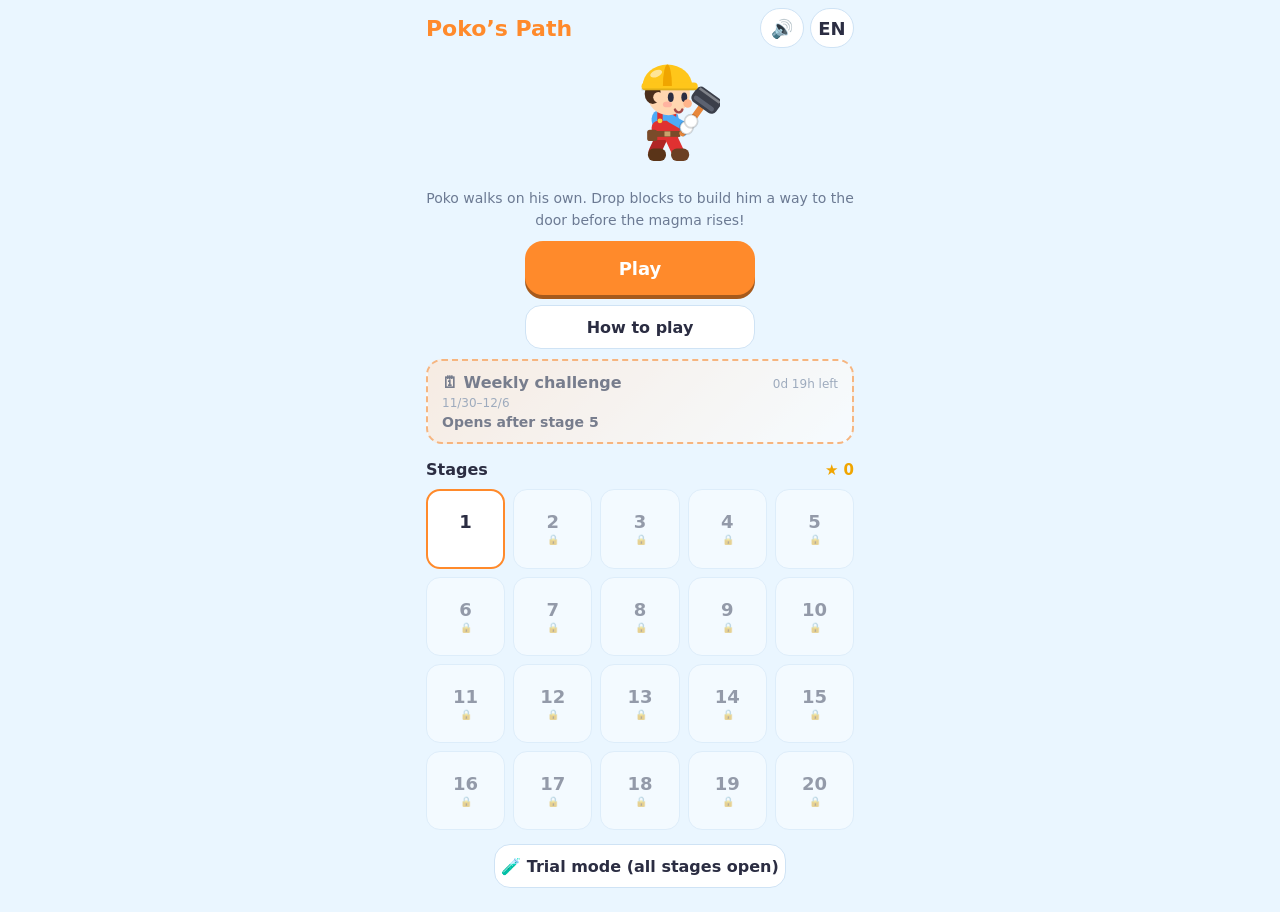
==== index.html @ 075955cd "First public release of Poko's Path Co-Authored-By: Claude Opus 5.5 <noreply@anthropic.com>" ====
<!doctype html>
<html lang="en">
<head>
  <meta charset="utf-8">
  <meta name="viewport" content="width=device-width, initial-scale=1, viewport-fit=cover">
  <title>Poko’s Path</title>
  <meta name="description" content="Poko walks on his own. Drop blocks to build him a way to the door before the magma rises. Endless stages, for phone or browser.">
  <meta name="theme-color" content="#7cc6fe">
  <meta name="apple-mobile-web-app-capable" content="yes">
  <meta name="mobile-web-app-capable" content="yes">
  <!-- Link previews (social posts, chat apps). Addresses must be absolute: most sites ignore
       relative ones. The game lives at GitHub Pages (repository tekuteku-poko). -->
  <meta property="og:type" content="website">
  <meta property="og:title" content="Poko’s Path">
  <meta property="og:description" content="Drop blocks, build a path, get Poko home before the magma rises. Free, no sign-up.">
  <meta property="og:url" content="https://imaizumiyutaka0107-jpg.github.io/tekuteku-poko/">
  <meta property="og:image" content="https://imaizumiyutaka0107-jpg.github.io/tekuteku-poko/share-en.png">
  <meta property="og:image:width" content="1200">
  <meta property="og:image:height" content="630">
  <meta property="og:image:alt" content="Poko, a little builder, walking up a staircase of colourful blocks above rising magma">
  <meta name="twitter:card" content="summary_large_image">
  <meta name="twitter:title" content="Poko’s Path">
  <meta name="twitter:description" content="Drop blocks, build a path, get Poko home before the magma rises.">
  <meta name="twitter:image" content="https://imaizumiyutaka0107-jpg.github.io/tekuteku-poko/share-en.png">
  <link rel="manifest" href="manifest.json">
  <link rel="icon" href="icon.svg" type="image/svg+xml">
  <link rel="icon" href="icon-192.png" type="image/png" sizes="192x192">
  <link rel="apple-touch-icon" href="icon-192.png">
  <link rel="stylesheet" href="style.css">
</head>
<body>
  <main id="app"></main>
  <noscript>Poko’s Path needs JavaScript.</noscript>
  <script type="module" src="src/main.js"></script>
</body>
</html>
---- style.css ----
:root {
  --bg: #eaf6ff;
  --surface: #ffffff;
  --text: #2b2d42;
  --muted: #6c7a93;
  --line: #cfe3f5;
  --accent: #ff8a2b;
  --accent-text: #ffffff;
  --sky-top: #9fd8ff;
  --sky-bottom: #e6f6ff;
  --rock: #8a6b52;
  --rock-dot: #6f533e;
  --grass: #69c96b;
  --water: rgba(46, 134, 222, 0.55);
  --ghost: rgba(43, 45, 66, 0.45);
  color-scheme: light;
}
@media (prefers-color-scheme: dark) {
  :root:not([data-theme="light"]) {
    --bg: #141a2a; --surface: #1e2639; --text: #eef3ff; --muted: #9eabc6; --line: #2e3a55;
    --accent: #ffa04d; --accent-text: #141a2a; --sky-top: #24345a; --sky-bottom: #3b4f7a;
    --rock: #6b5442; --rock-dot: #574334; --grass: #4fae58; --water: rgba(64, 156, 255, 0.5); --ghost: rgba(238, 243, 255, 0.5);
    color-scheme: dark;
  }
}
:root[data-theme="dark"] {
  --bg: #141a2a; --surface: #1e2639; --text: #eef3ff; --muted: #9eabc6; --line: #2e3a55;
  --accent: #ffa04d; --accent-text: #141a2a; --sky-top: #24345a; --sky-bottom: #3b4f7a;
  --rock: #6b5442; --rock-dot: #574334; --grass: #4fae58; --water: rgba(64, 156, 255, 0.5); --ghost: rgba(238, 243, 255, 0.5);
  color-scheme: dark;
}

* { box-sizing: border-box; }
html, body { margin: 0; }
body {
  background: var(--bg); color: var(--text);
  font-family: system-ui, -apple-system, "Segoe UI", "Hiragino Maru Gothic ProN", "Hiragino Sans", "Noto Sans JP", sans-serif;
  -webkit-tap-highlight-color: transparent; touch-action: manipulation; user-select: none; -webkit-user-select: none;
  overscroll-behavior: none;
}
#app {
  max-width: 460px; margin: 0 auto; padding: max(8px, env(safe-area-inset-top)) 16px max(12px, env(safe-area-inset-bottom));
  display: flex; flex-direction: column; gap: 10px; min-height: 100dvh; position: relative;
}
button, a { font: inherit; color: inherit; cursor: pointer; }
a { text-decoration: none; }

.topbar { display: flex; justify-content: space-between; align-items: center; gap: 8px; }
.title { margin: 0; font-size: 22px; font-weight: 900; color: var(--accent); }
.tools { display: flex; gap: 6px; }
.tools button, .icon-btn {
  border: 1px solid var(--line); background: var(--surface); border-radius: 999px; min-width: 44px; height: 40px;
  font-weight: 800; display: inline-flex; align-items: center; justify-content: center; font-size: 18px;
}

/* Home */
.hero { display: flex; flex-direction: column; align-items: center; gap: 10px; text-align: center; }
.mascot { width: 160px; height: 120px; }
.tagline { margin: 0; color: var(--muted); line-height: 1.55; font-size: 14px; }
.primary {
  display: inline-flex; align-items: center; justify-content: center; min-width: 230px; height: 54px; padding: 0 20px;
  border-radius: 18px; border: 0; background: var(--accent); color: var(--accent-text); font-weight: 900; font-size: 18px;
  box-shadow: 0 4px 0 color-mix(in srgb, var(--accent) 65%, #000);
}
.primary:active { transform: translateY(2px); box-shadow: 0 2px 0 color-mix(in srgb, var(--accent) 65%, #000); }
.ghost {
  display: inline-flex; align-items: center; justify-content: center; min-width: 230px; height: 44px;
  border-radius: 16px; border: 1px solid var(--line); background: var(--surface); font-weight: 700;
}
.section { margin: 6px 0 0; font-size: 16px; display: flex; justify-content: space-between; align-items: baseline; }
.total { color: #f0a500; font-size: 15px; }
.tiles { display: grid; grid-template-columns: repeat(5, 1fr); gap: 8px; }
.tile {
  aspect-ratio: 1; border-radius: 14px; background: var(--surface); border: 1px solid var(--line);
  display: flex; flex-direction: column; align-items: center; justify-content: center; gap: 2px;
}
.tile b { font-size: 18px; }
.tile-stars { font-size: 10px; color: #f0a500; min-height: 12px; letter-spacing: -1px; }
.tile.current { border: 2px solid var(--accent); }
.tile.locked { opacity: 0.45; }
.weekly-card {
  display: flex; flex-direction: column; gap: 4px; padding: 12px 14px; border-radius: 16px;
  background: linear-gradient(135deg, color-mix(in srgb, var(--accent) 22%, var(--surface)), var(--surface));
  border: 2px solid var(--accent); color: inherit; text-decoration: none;
}
.weekly-card.locked { opacity: 0.6; border-style: dashed; }
.wk-top { display: flex; justify-content: space-between; align-items: baseline; gap: 8px; }
.wk-top b { font-size: 16px; }
.wk-left, .wk-range { font-size: 12px; color: var(--muted); }
.wk-best { font-size: 14px; font-weight: 700; }
.wk-stars { color: #f0a500; letter-spacing: -1px; }
.timer { margin-left: 8px; font-variant-numeric: tabular-nums; font-weight: 800; font-size: 13px; }
.weekly-note { margin: 0 8px; font-size: 14px; line-height: 1.5; text-align: center; }
.weekly-time { margin: 0; display: flex; flex-direction: column; align-items: center; gap: 2px; }
.weekly-time b { font-size: 28px; font-variant-numeric: tabular-nums; }
.weekly-time small { font-size: 13px; opacity: 0.85; }
.share-text { width: min(260px, 90%); height: 80px; font-size: 12px; border-radius: 10px; }
.tile-climb { font-size: 10px; color: var(--muted); }
.trial-btn { align-self: center; margin: 4px 0 12px; }
.trial-btn[aria-pressed="true"] { border-color: var(--accent); }
.trial { display: flex; flex-direction: column; gap: 10px; padding: 12px; border: 2px dashed var(--accent); border-radius: 16px; background: var(--surface); }
.trial-note { margin: 0; font-size: 13px; color: var(--muted); }
.jump { display: flex; gap: 8px; align-items: center; flex-wrap: wrap; }
.jump label { display: flex; gap: 6px; align-items: center; font-weight: 700; }
.jump input { width: 90px; height: 44px; font-size: 18px; border-radius: 12px; border: 1px solid var(--line); padding: 0 10px; background: var(--surface); color: inherit; }
.primary.small { min-width: 0; height: 44px; font-size: 16px; }
.chips { display: flex; flex-wrap: wrap; gap: 6px; }
.chip { display: inline-flex; flex-direction: column; align-items: center; padding: 6px 10px; border-radius: 12px; border: 1px solid var(--line); background: var(--surface); font-weight: 700; font-size: 13px; }
.chip small { color: var(--muted); font-weight: 400; }

/* Playing */
.play-bar { gap: 8px; }
.stage-name { flex: 1; min-width: 0; display: flex; flex-direction: column; line-height: 1.2; }
.stage-name b { font-size: 16px; white-space: nowrap; overflow: hidden; text-overflow: ellipsis; }
.star-row { color: #f0a500; font-size: 18px; letter-spacing: 1px; }
.next-box { display: flex; align-items: center; gap: 4px; font-size: 11px; color: var(--muted); font-weight: 700; }
.next { width: 48px; height: 48px; background: var(--surface); border: 1px solid var(--line); border-radius: 12px; }

.board-wrap { position: relative; align-self: center; width: min(100%, calc((100dvh - 210px) * 10 / 15)); }
.board { display: block; width: 100%; aspect-ratio: 10 / 15; border-radius: 18px; touch-action: none; border: 3px solid var(--line); }
.over, .sheet {
  position: absolute; inset: 0; border-radius: 18px; display: flex; flex-direction: column; align-items: center; justify-content: center;
  gap: 10px; padding: 20px; background: color-mix(in srgb, var(--bg) 80%, transparent); backdrop-filter: blur(3px); text-align: center;
}
.over[hidden] { display: none; }
.over p { margin: 0; }
.over-title { font-weight: 900; font-size: 22px; }
.big-stars { font-size: 52px; letter-spacing: 6px; }
.big-stars span { color: color-mix(in srgb, var(--muted) 45%, transparent); display: inline-block; }
.big-stars span.on { color: #ffc107; animation: pop 0.45s both; }
@keyframes pop { 0% { transform: scale(0.2); opacity: 0; } 70% { transform: scale(1.25); } 100% { transform: scale(1); opacity: 1; } }

.pad { display: grid; grid-template-columns: 1fr 1fr 1fr 1fr; gap: 8px; margin-top: auto; } /* down by the thumbs */
.pad-btn {
  height: 62px; border-radius: 18px; border: 1px solid var(--line); background: var(--surface); font-size: 26px; font-weight: 900;
  box-shadow: 0 3px 0 var(--line); touch-action: none;
}
.pad-btn:active { transform: translateY(2px); box-shadow: 0 1px 0 var(--line); background: color-mix(in srgb, var(--accent) 18%, var(--surface)); }
.pad-btn.drop { background: color-mix(in srgb, var(--accent) 22%, var(--surface)); }

/* How to play */
.sheet { position: fixed; z-index: 5; border-radius: 0; }
.sheet-card {
  background: var(--surface); border: 1px solid var(--line); border-radius: 20px; padding: 20px; max-width: 400px; width: 100%;
  display: flex; flex-direction: column; gap: 10px; text-align: left;
}
.sheet-card h2 { margin: 0; font-size: 20px; }
.sheet-card p { margin: 0; line-height: 1.55; font-size: 14px; }
.howto { list-style: none; margin: 0; padding: 0; display: flex; flex-direction: column; gap: 8px; }
.howto li { display: flex; gap: 10px; align-items: center; font-size: 14px; }
.howto b { min-width: 52px; height: 36px; border-radius: 10px; background: var(--bg); display: inline-flex; align-items: center; justify-content: center; }
.keys { color: var(--muted); font-size: 12px !important; }
.sheet-card .primary { align-self: center; }

/* Wide screens (a browser on a computer): the pad is still there, but the keyboard is the easy way. */
@media (hover: hover) and (pointer: fine) {
  .pad-btn { height: 52px; }
}
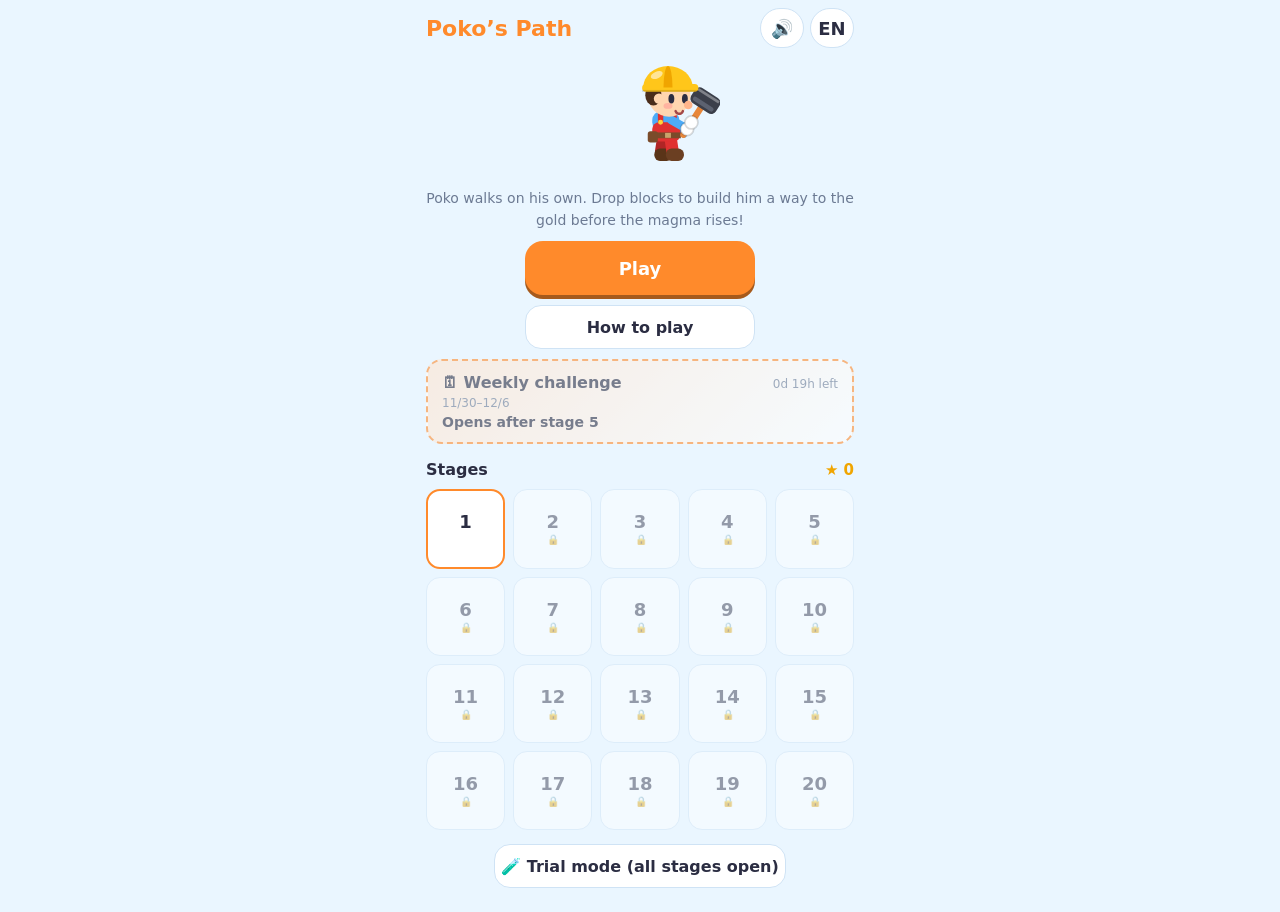
==== commit 2f96b475: "Bridge stages, gold goal, wide PC stages (24 x 18), one-column PC layout - Bridge courses: high clif" ====
--- a/index.html
+++ b/index.html
@@ -4,7 +4,7 @@
   <meta charset="utf-8">
   <meta name="viewport" content="width=device-width, initial-scale=1, viewport-fit=cover">
   <title>Poko’s Path</title>
-  <meta name="description" content="Poko walks on his own. Drop blocks to build him a way to the door before the magma rises. Endless stages, for phone or browser.">
+  <meta name="description" content="Poko walks on his own. Drop blocks to build him a way to the gold before the magma rises. Endless stages, for phone or browser.">
   <meta name="theme-color" content="#7cc6fe">
   <meta name="apple-mobile-web-app-capable" content="yes">
   <meta name="mobile-web-app-capable" content="yes">
@@ -12,7 +12,7 @@
        relative ones. The game lives at GitHub Pages (repository tekuteku-poko). -->
   <meta property="og:type" content="website">
   <meta property="og:title" content="Poko’s Path">
-  <meta property="og:description" content="Drop blocks, build a path, get Poko home before the magma rises. Free, no sign-up.">
+  <meta property="og:description" content="Drop blocks, build a path, get Poko to the gold before the magma rises. Free, no sign-up.">
   <meta property="og:url" content="https://imaizumiyutaka0107-jpg.github.io/tekuteku-poko/">
   <meta property="og:image" content="https://imaizumiyutaka0107-jpg.github.io/tekuteku-poko/share-en.png">
   <meta property="og:image:width" content="1200">
@@ -20,7 +20,7 @@
   <meta property="og:image:alt" content="Poko, a little builder, walking up a staircase of colourful blocks above rising magma">
   <meta name="twitter:card" content="summary_large_image">
   <meta name="twitter:title" content="Poko’s Path">
-  <meta name="twitter:description" content="Drop blocks, build a path, get Poko home before the magma rises.">
+  <meta name="twitter:description" content="Drop blocks, build a path, get Poko to the gold before the magma rises.">
   <meta name="twitter:image" content="https://imaizumiyutaka0107-jpg.github.io/tekuteku-poko/share-en.png">
   <link rel="manifest" href="manifest.json">
   <link rel="icon" href="icon.svg" type="image/svg+xml">
--- a/style.css
+++ b/style.css
@@ -116,8 +116,8 @@
 .next-box { display: flex; align-items: center; gap: 4px; font-size: 11px; color: var(--muted); font-weight: 700; }
 .next { width: 48px; height: 48px; background: var(--surface); border: 1px solid var(--line); border-radius: 12px; }
 
-.board-wrap { position: relative; align-self: center; width: min(100%, calc((100dvh - 210px) * 10 / 15)); }
-.board { display: block; width: 100%; aspect-ratio: 10 / 15; border-radius: 18px; touch-action: none; border: 3px solid var(--line); }
+.board-wrap { --cols: 12; --rows: 18; position: relative; align-self: center; width: min(100%, calc((100dvh - 210px) * var(--cols) / var(--rows))); }
+.board { display: block; width: 100%; aspect-ratio: var(--cols) / var(--rows); border-radius: 18px; touch-action: none; border: 3px solid var(--line); }
 .over, .sheet {
   position: absolute; inset: 0; border-radius: 18px; display: flex; flex-direction: column; align-items: center; justify-content: center;
   gap: 10px; padding: 20px; background: color-mix(in srgb, var(--bg) 80%, transparent); backdrop-filter: blur(3px); text-align: center;
@@ -156,3 +156,78 @@
 @media (hover: hover) and (pointer: fine) {
   .pad-btn { height: 52px; }
 }
+
+/* The PC version: a computer with a mouse and a wide window. The board on the left, as big as
+   the window allows; one column on the right with the stage, its stars, the next block and the
+   controls. No touch pad. */
+.pc-panel, .pc-backdrop { display: none; }
+@media (hover: hover) and (pointer: fine) and (min-width: 900px) and (min-height: 560px) {
+  /* The whole window: no width cap; sizes grow with the screen (u = one "unit" of it; s = the
+     right column's unit, a little smaller in a short window so the column always fits). */
+  #app:has(.pc-panel) {
+    --u: clamp(1px, min(0.075vw, 0.16vh), 2.2px);
+    --s: clamp(0.8px, min(var(--u), 0.125vh), 2.2px);
+    --side: min(calc(300 * var(--u)), 22vw);
+    max-width: none; width: 100vw; height: 100dvh; min-height: 0; padding: calc(14 * var(--u)) calc(28 * var(--u));
+    display: grid; grid-template-columns: auto var(--side); grid-template-rows: auto auto;
+    justify-content: center; align-content: center; column-gap: calc(28 * var(--u)); row-gap: calc(14 * var(--s));
+  }
+  /* The stage's scenery, spread across the window and softened, behind everything. */
+  .pc-backdrop {
+    display: block; position: fixed; inset: 0; width: 100vw; height: 100vh; z-index: 0; pointer-events: none;
+  }
+  #app:has(.pc-panel) > :not(.pc-backdrop) { position: relative; z-index: 1; }
+  #app:has(.pc-panel) .play-bar, .pc-panel {
+    background: color-mix(in srgb, var(--surface) 86%, transparent); backdrop-filter: blur(8px);
+    border: 1px solid var(--line); border-radius: calc(20 * var(--s)); padding: calc(18 * var(--s));
+    box-shadow: 0 10px 30px rgba(0, 0, 0, 0.25); box-sizing: border-box; width: 100%;
+  }
+  /* The board: as tall as the window, as wide as the space left of the column. */
+  #app:has(.pc-panel) .board-wrap {
+    grid-column: 1; grid-row: 1 / span 2; align-self: center;
+    width: min(calc((100dvh - 28 * var(--u)) * var(--cols) / var(--rows)), calc(100vw - var(--side) - 84 * var(--u)));
+  }
+  #app:has(.pc-panel) .board { cursor: crosshair; border-width: 4px; box-shadow: 0 16px 50px rgba(0, 0, 0, 0.4); }
+  #app:has(.pc-panel) .pad { display: none; }
+  /* The stage card: back and pause side by side, then the stage, its stars, the next block. */
+  #app:has(.pc-panel) .play-bar {
+    grid-column: 2; grid-row: 1; align-self: end;
+    display: grid; grid-template-columns: 1fr 1fr; gap: calc(12 * var(--s)); align-items: center;
+  }
+  #app:has(.pc-panel) .play-bar .icon-btn { width: 100%; height: calc(44 * var(--s)); border-radius: calc(12 * var(--s)); font-size: calc(18 * var(--s)); }
+  #app:has(.pc-panel) .play-bar > a.icon-btn { grid-column: 1; grid-row: 1; }
+  #app:has(.pc-panel) .play-bar .pause { grid-column: 2; grid-row: 1; }
+  #app:has(.pc-panel) .stage-name { grid-column: 1 / -1; grid-row: 2; }
+  #app:has(.pc-panel) .stage-name b { font-size: calc(26 * var(--s)); white-space: normal; }
+  #app:has(.pc-panel) .star-row { font-size: calc(30 * var(--s)); }
+  #app:has(.pc-panel) .timer { font-size: calc(20 * var(--s)); }
+  #app:has(.pc-panel) .next-box {
+    grid-column: 1 / -1; grid-row: 3; display: flex; flex-direction: column; align-items: center; gap: calc(8 * var(--s)); font-size: calc(16 * var(--s));
+  }
+  #app:has(.pc-panel) .next { width: min(calc(140 * var(--s)), 100%); height: auto; aspect-ratio: 1; border-radius: calc(18 * var(--s)); }
+  /* The controls, under the stage card. */
+  .pc-panel {
+    display: flex; flex-direction: column; gap: calc(11 * var(--s)); grid-column: 2; grid-row: 2; align-self: start;
+  }
+  .pc-full {
+    border: 1px solid var(--line); background: var(--accent); color: var(--accent-text); border-radius: calc(12 * var(--s));
+    height: calc(42 * var(--s)); font-weight: 900; font-size: calc(16 * var(--s));
+  }
+  .pc-panel h2 { margin: 0; font-size: calc(16 * var(--s)); color: var(--muted); }
+  .pc-keys { list-style: none; margin: 0; padding: 0; display: flex; flex-direction: column; gap: calc(6 * var(--s)); font-size: calc(14 * var(--s)); }
+  .pc-keys + .pc-keys { border-top: 1px solid var(--line); padding-top: calc(11 * var(--s)); }
+  .pc-keys li { display: flex; justify-content: space-between; align-items: center; gap: 8px; }
+  .pc-keys kbd {
+    font: inherit; font-weight: 800; font-size: calc(13 * var(--s)); padding: calc(3 * var(--s)) calc(8 * var(--s)); border-radius: 7px; white-space: nowrap;
+    background: var(--bg); border: 1px solid var(--line); box-shadow: 0 2px 0 var(--line);
+  }
+  .pc-keys span { color: var(--muted); text-align: right; }
+}
+
+/* A smaller PC window (a game site's embedded frame, a laptop): just the stage card on the right
+   (the controls are also under "How to play"), so the board can be bigger. */
+@media (hover: hover) and (pointer: fine) and (min-width: 900px) and (max-width: 1279px) and (min-height: 560px) {
+  #app:has(.pc-panel) { --side: min(calc(240 * var(--u)), 24vw); }
+  #app:has(.pc-panel) .pc-panel { display: none; }
+  #app:has(.pc-panel) .play-bar { grid-row: 1 / span 2; align-self: center; }
+}
